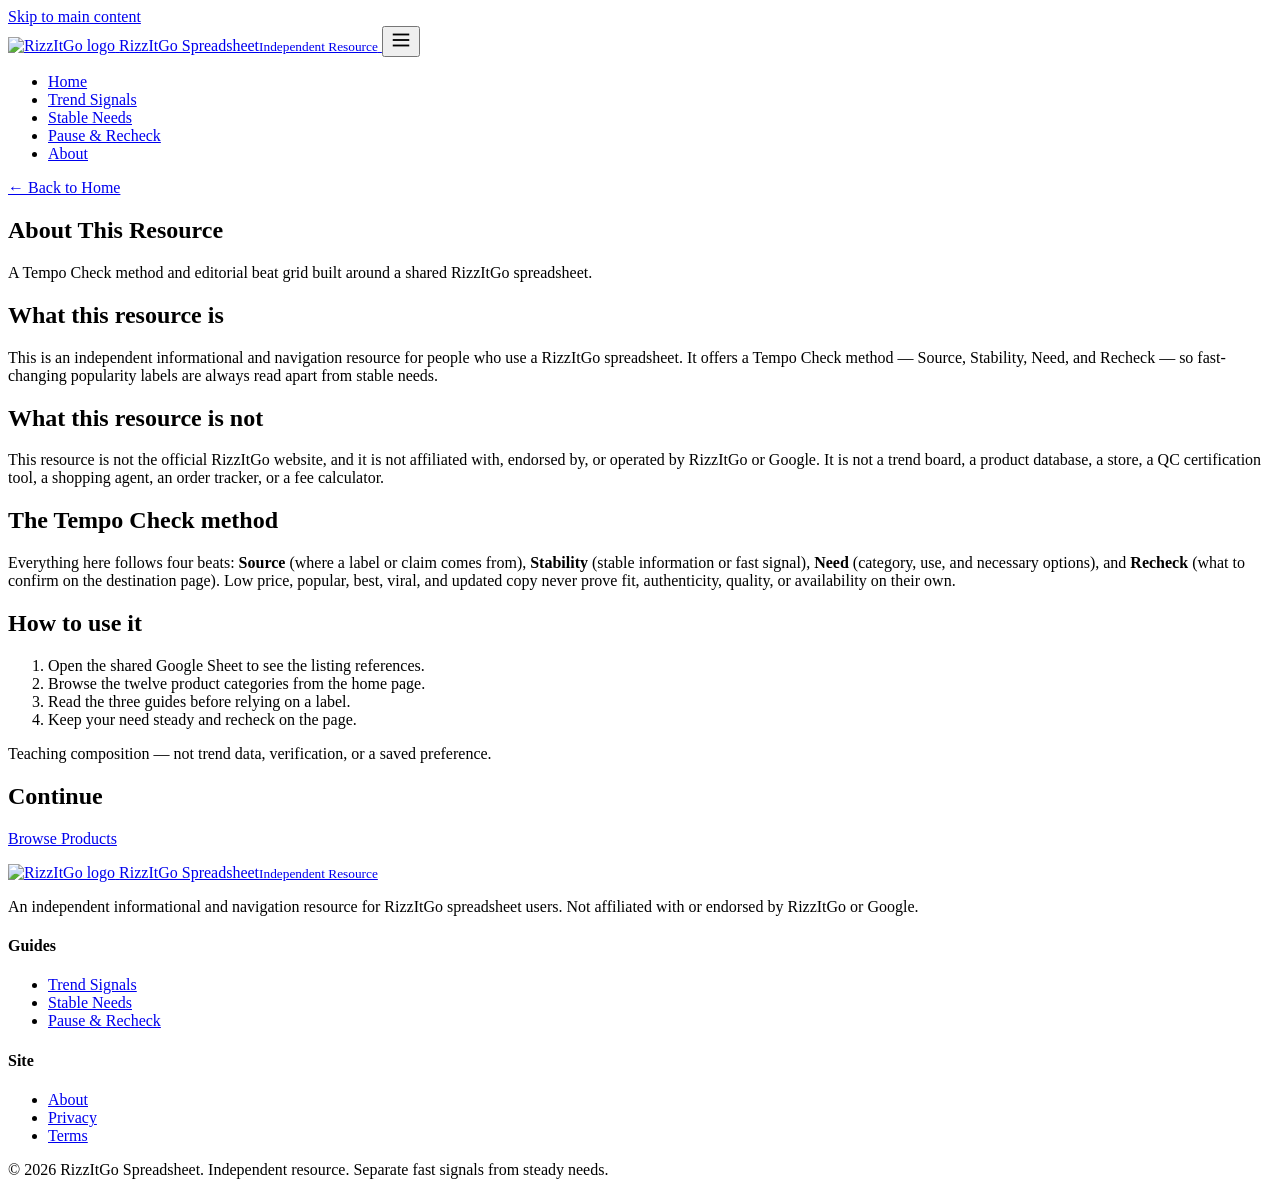
==== about/index.html @ 7c7d3de5 "Add about/index.html" ====
<!DOCTYPE html>
<html lang="en">
<head>
  <meta charset="UTF-8">
  <meta name="viewport" content="width=device-width, initial-scale=1.0">
  <title>About | RizzItGo Spreadsheet</title>
  <meta name="description" content="About this independent RizzItGo spreadsheet resource: a Tempo Check method and editorial beat grid, not an official RizzItGo service.">
  <link rel="canonical" href="https://repglide.github.io/rizzitgo-spreadsheet/about/">
  <link rel="icon" type="image/png" href="../assets/images/favicon.png">
  <link rel="stylesheet" href="../assets/css/styles.css">
  <meta name="robots" content="index, follow">
</head>
<body>
  <a href="#main-content" class="skip-link">Skip to main content</a>

  <header class="site-header">
    <div class="container header-inner">
      <a href="../index.html" class="brand" aria-label="RizzItGo Spreadsheet Home">
        <img src="../assets/images/logo.png" alt="RizzItGo logo" width="34" height="34">
        <span class="brand-name">RizzItGo Spreadsheet<small>Independent Resource</small></span>
      </a>
      <button class="mobile-nav-toggle" aria-expanded="false" aria-label="Toggle navigation menu">
        <svg viewBox="0 0 24 24" fill="none" stroke="currentColor" stroke-width="2" width="22" height="22"><line x1="3" y1="6" x2="21" y2="6"></line><line x1="3" y1="12" x2="21" y2="12"></line><line x1="3" y1="18" x2="21" y2="18"></line></svg>
      </button>
      <nav class="main-nav" aria-label="Primary Navigation">
        <ul>
          <li><a href="../index.html">Home</a></li>
          <li><a href="../trend-signal-guide/">Trend Signals</a></li>
          <li><a href="../stable-needs-guide/">Stable Needs</a></li>
          <li><a href="../pause-and-recheck-guide/">Pause &amp; Recheck</a></li>
          <li><a href="../about/" class="active">About</a></li>
        </ul>
      </nav>
    </div>
  </header>

  <main id="main-content">
    <section class="page-hero">
      <div class="container">
        <a class="back-link" href="../index.html">← Back to Home</a>
        <h1>About This Resource</h1>
        <p>A Tempo Check method and editorial beat grid built around a shared RizzItGo spreadsheet.</p>
      </div>
    </section>

    <div class="article-body">
      <h2>What this resource is</h2>
      <p>This is an independent informational and navigation resource for people who use a RizzItGo spreadsheet. It offers a Tempo Check method — Source, Stability, Need, and Recheck — so fast-changing popularity labels are always read apart from stable needs.</p>

      <h2>What this resource is not</h2>
      <p>This resource is not the official RizzItGo website, and it is not affiliated with, endorsed by, or operated by RizzItGo or Google. It is not a trend board, a product database, a store, a QC certification tool, a shopping agent, an order tracker, or a fee calculator.</p>

      <h2>The Tempo Check method</h2>
      <p>Everything here follows four beats: <strong>Source</strong> (where a label or claim comes from), <strong>Stability</strong> (stable information or fast signal), <strong>Need</strong> (category, use, and necessary options), and <strong>Recheck</strong> (what to confirm on the destination page). Low price, popular, best, viral, and updated copy never prove fit, authenticity, quality, or availability on their own.</p>

      <h2>How to use it</h2>
      <ol>
        <li>Open the shared Google Sheet to see the listing references.</li>
        <li>Browse the twelve product categories from the home page.</li>
        <li>Read the three guides before relying on a label.</li>
        <li>Keep your need steady and recheck on the page.</li>
      </ol>

      <p class="example-flag">Teaching composition — not trend data, verification, or a saved preference.</p>

      <h2>Continue</h2>
      <p><a href="https://repglide.com/?agent=rizzitgo" class="btn btn-primary" target="_blank" rel="noopener">Browse Products</a></p>
    </div>
  </main>

  <footer class="site-footer">
    <div class="container">
      <div class="footer-grid">
        <div class="footer-brand">
          <a href="../index.html" class="brand" aria-label="RizzItGo Spreadsheet Home">
            <img src="../assets/images/logo.png" alt="RizzItGo logo" width="30" height="30">
            <span class="brand-name">RizzItGo Spreadsheet<small>Independent Resource</small></span>
          </a>
          <p>An independent informational and navigation resource for RizzItGo spreadsheet users. Not affiliated with or endorsed by RizzItGo or Google.</p>
        </div>
        <div class="footer-col">
          <h4>Guides</h4>
          <ul>
            <li><a href="../trend-signal-guide/">Trend Signals</a></li>
            <li><a href="../stable-needs-guide/">Stable Needs</a></li>
            <li><a href="../pause-and-recheck-guide/">Pause &amp; Recheck</a></li>
          </ul>
        </div>
        <div class="footer-col">
          <h4>Site</h4>
          <ul>
            <li><a href="../about/">About</a></li>
            <li><a href="../privacy/">Privacy</a></li>
            <li><a href="../terms/">Terms</a></li>
          </ul>
        </div>
      </div>
      <div class="footer-bottom">
        <span>&copy; <span id="year">2026</span> RizzItGo Spreadsheet. Independent resource.</span>
        <span>Separate fast signals from steady needs.</span>
      </div>
    </div>
  </footer>

  <script src="../assets/js/main.js"></script>
</body>
</html>
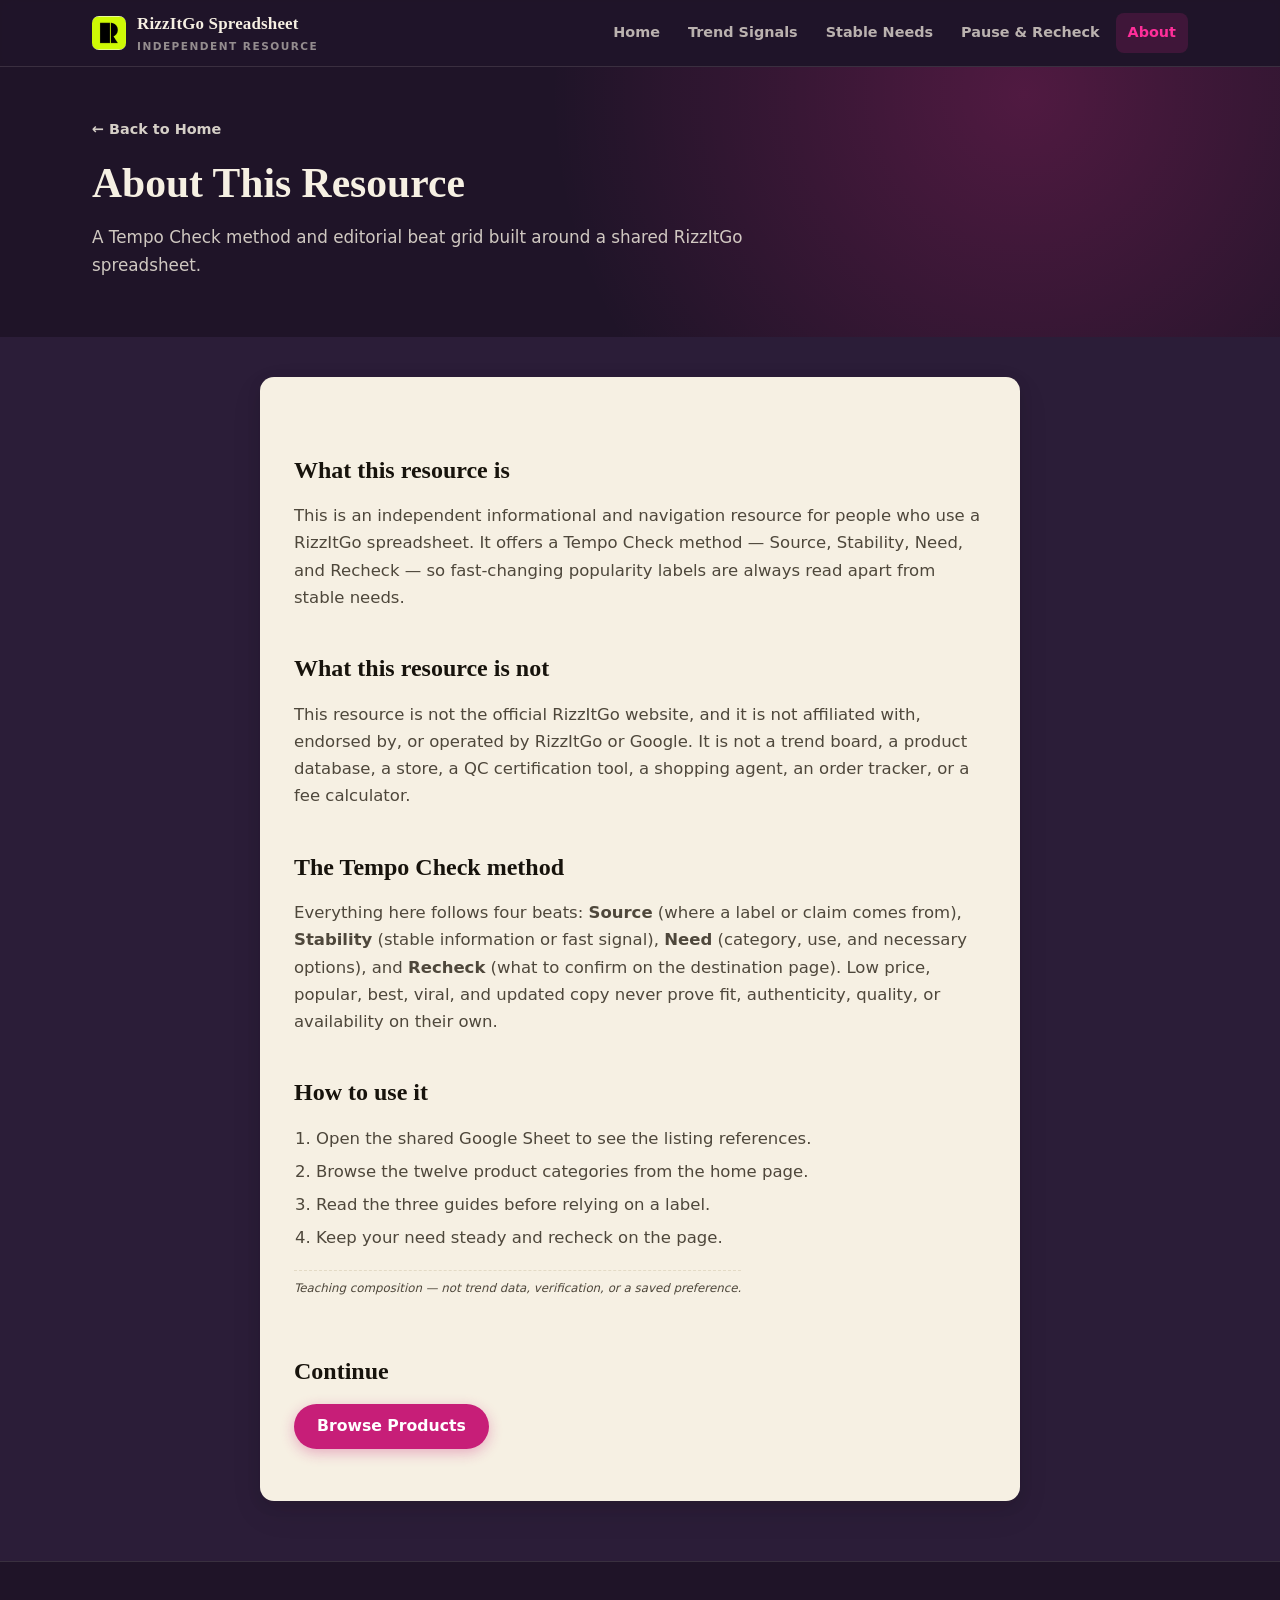
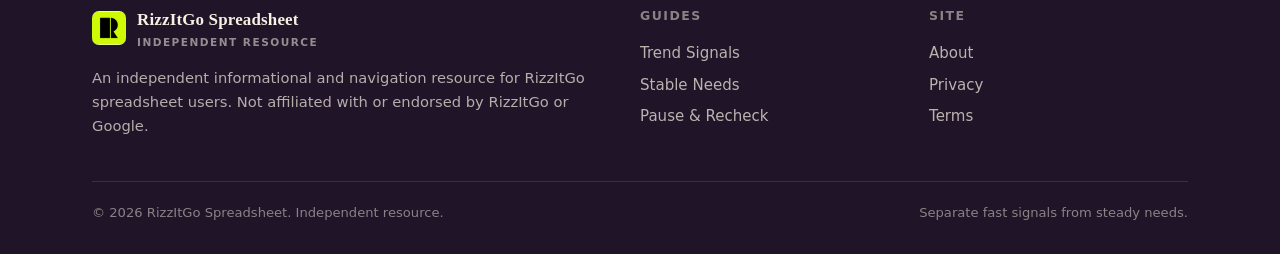
==== commit c477d93c: "Set nofollow noopener on repglide links" ====
--- a/about/index.html
+++ b/about/index.html
@@ -64,7 +64,7 @@
       <p class="example-flag">Teaching composition — not trend data, verification, or a saved preference.</p>
 
       <h2>Continue</h2>
-      <p><a href="https://repglide.com/?agent=rizzitgo" class="btn btn-primary" target="_blank" rel="noopener">Browse Products</a></p>
+      <p><a href="https://repglide.com/?agent=rizzitgo" class="btn btn-primary" target="_blank" rel="nofollow noopener">Browse Products</a></p>
     </div>
   </main>
 
--- a/assets/css/styles.css
+++ b/assets/css/styles.css
@@ -0,0 +1,331 @@
+/* ==========================================================================
+   RizzItGo Spreadsheet — Tempo Check / Editorial Beat Grid theme
+   Deep aubergine · warm bone white · neon magenta · tangerine (orange-red)
+   · electric cyan · mint green
+   Signatures: beat block, sync line, pause bar, signal notch, tempo bracket,
+   off-grid accent
+   ========================================================================== */
+
+:root {
+  /* palette */
+  --plum:       #2B1D38;
+  --plum-2:     #1F1428;
+  --plum-3:     #3A2A4C;
+  --bone:       #F6F0E3;
+  --bone-2:     #EFE7D5;
+  --paper:      #FFFDF6;
+  --ink:        #221D15;
+  --ink-2:      #17130C;
+  --ink-soft:   #4E473B;
+  --ink-faint:  #978D7A;
+  --magenta:    #FF2E9A;
+  --magenta-d:  #C71E78;
+  --magenta-s:  #FBE0F1;
+  --tangerine:  #F4511E;
+  --tangerine-d:#C93D12;
+  --tangerine-s:#FDE4D8;
+  --cyan:       #00E5FF;
+  --cyan-d:     #00A8B8;
+  --cyan-s:     #D8FBFF;
+  --mint:       #3ED6A2;
+  --mint-d:     #1FA77B;
+  --mint-s:     #DDF6EC;
+  --line:       #E3DAC5;
+  --line-soft:  #EDE5D3;
+
+  /* typography */
+  --serif: Georgia, 'Times New Roman', Times, serif;
+  --sans: system-ui, -apple-system, 'Segoe UI', Roboto, Helvetica, Arial, sans-serif;
+  --mono: ui-monospace, SFMono-Regular, 'SF Mono', Menlo, Consolas, monospace;
+
+  /* geometry */
+  --radius: 14px;
+  --radius-sm: 8px;
+  --container: 1140px;
+  --shadow-sm: 0 1px 2px rgba(23, 19, 12, 0.05), 0 2px 8px rgba(23, 19, 12, 0.06);
+  --shadow-md: 0 4px 14px rgba(23, 19, 12, 0.10), 0 12px 32px rgba(23, 19, 12, 0.08);
+}
+
+* { box-sizing: border-box; }
+html { scroll-behavior: smooth; -webkit-text-size-adjust: 100%; }
+
+body {
+  margin: 0;
+  font-family: var(--sans);
+  font-size: 16.5px;
+  line-height: 1.65;
+  color: var(--bone);
+  background: var(--plum);
+  -webkit-font-smoothing: antialiased;
+  text-rendering: optimizeLegibility;
+}
+
+/* ---------- accessibility ---------- */
+.skip-link { position: absolute; left: -9999px; top: 0; background: var(--magenta); color: #fff; padding: 10px 16px; z-index: 200; border-radius: 0 0 var(--radius-sm) 0; }
+.skip-link:focus { left: 0; }
+:focus-visible { outline: 3px solid var(--magenta); outline-offset: 2px; border-radius: 3px; }
+.visually-hidden { position: absolute !important; width: 1px; height: 1px; margin: -1px; padding: 0; border: 0; overflow: hidden; clip: rect(0 0 0 0); white-space: nowrap; }
+
+/* ---------- layout ---------- */
+.container { max-width: var(--container); margin: 0 auto; padding: 0 22px; }
+
+/* ---------- header ---------- */
+.site-header { position: sticky; top: 0; z-index: 100; background: rgba(31, 20, 40, 0.92); backdrop-filter: saturate(140%) blur(8px); border-bottom: 1px solid rgba(246, 240, 227, 0.12); }
+.header-inner { display: flex; align-items: center; gap: 20px; height: 66px; }
+.brand { display: flex; align-items: center; gap: 11px; text-decoration: none; color: var(--bone); }
+.brand img { width: 34px; height: 34px; display: block; border-radius: 7px; }
+.brand-name { font-family: var(--serif); font-weight: 700; font-size: 1.06rem; letter-spacing: 0.01em; color: var(--bone); }
+.brand-name small { display: block; font-family: var(--sans); font-weight: 600; font-size: 0.66rem; color: rgba(246, 240, 227, 0.55); letter-spacing: 0.14em; text-transform: uppercase; }
+
+.main-nav { margin-left: auto; }
+.main-nav ul { display: flex; align-items: center; gap: 4px; list-style: none; margin: 0; padding: 0; }
+.main-nav a { display: block; padding: 8px 12px; text-decoration: none; color: rgba(246, 240, 227, 0.72); font-weight: 600; font-size: 0.9rem; border-radius: var(--radius-sm); }
+.main-nav a:hover { background: rgba(246, 240, 227, 0.08); color: var(--bone); }
+.main-nav a.active { color: var(--magenta); background: rgba(255, 46, 154, 0.14); }
+
+.mobile-nav-toggle { display: none; margin-left: auto; width: 44px; height: 44px; border: 1px solid rgba(246, 240, 227, 0.25); background: transparent; border-radius: var(--radius-sm); cursor: pointer; color: var(--bone); }
+.mobile-nav-toggle svg { display: block; margin: 0 auto; }
+
+@media (max-width: 860px) {
+  .main-nav { display: none; }
+  .mobile-nav-toggle { display: block; }
+  .main-nav.open { display: block; position: absolute; left: 0; right: 0; top: 66px; background: var(--plum-2); border-bottom: 1px solid rgba(246, 240, 227, 0.12); box-shadow: var(--shadow-md); }
+  .main-nav.open ul { flex-direction: column; align-items: stretch; gap: 2px; padding: 8px; }
+  .main-nav.open a { padding: 12px 14px; }
+}
+
+/* ---------- buttons ---------- */
+.btn { display: inline-flex; align-items: center; justify-content: center; gap: 8px; padding: 12px 22px; border-radius: 999px; text-decoration: none; font-weight: 700; font-size: 0.98rem; line-height: 1.2; border: 1.5px solid transparent; transition: transform 0.12s ease, box-shadow 0.12s ease, background 0.12s ease; }
+.btn:active { transform: translateY(1px); }
+.btn-primary { background: var(--magenta-d); color: #fff; box-shadow: 0 4px 14px rgba(199, 30, 120, 0.32); }
+.btn-primary:hover { background: var(--magenta); box-shadow: 0 6px 18px rgba(199, 30, 120, 0.42); }
+.btn-secondary { background: #fff; color: var(--ink); border-color: var(--line); box-shadow: var(--shadow-sm); }
+.btn-secondary:hover { border-color: var(--ink-soft); background: #fff; }
+.btn-sm { padding: 9px 16px; font-size: 0.88rem; }
+
+/* ---------- hero (dark aubergine) ---------- */
+.hero-section { padding: 56px 0 50px; position: relative; overflow: hidden; background: radial-gradient(circle at 82% 12%, rgba(255, 46, 154, 0.20) 0, transparent 44%), radial-gradient(circle at 8% 90%, rgba(0, 229, 255, 0.14) 0, transparent 42%); }
+.hero-grid { display: grid; grid-template-columns: 1.05fr 0.95fr; gap: 44px; align-items: center; }
+.hero-badge { display: inline-block; padding: 5px 13px; border-radius: 999px; background: rgba(255, 46, 154, 0.16); color: #FF8FC8; border: 1px solid rgba(255, 46, 154, 0.4); font-weight: 700; font-size: 0.76rem; letter-spacing: 0.08em; text-transform: uppercase; }
+.hero-title { font-family: var(--serif); font-size: clamp(2.05rem, 4.6vw, 3.1rem); line-height: 1.12; color: var(--bone); margin: 18px 0 16px; font-weight: 700; }
+.hero-title em { font-style: normal; color: var(--magenta); }
+.hero-description { font-size: 1.08rem; color: rgba(246, 240, 227, 0.82); max-width: 34em; margin: 0 0 26px; }
+.hero-actions { display: flex; flex-wrap: wrap; gap: 12px; }
+.hero-actions .btn-secondary { background: rgba(246, 240, 227, 0.06); color: var(--bone); border-color: rgba(246, 240, 227, 0.25); }
+.hero-actions .btn-secondary:hover { border-color: var(--bone); }
+
+/* hero editorial beat grid */
+.hero-visual { position: relative; display: flex; justify-content: center; }
+.beat-grid { position: relative; width: 340px; height: 380px; }
+
+.bg-word { position: absolute; font-family: var(--serif); font-weight: 800; line-height: 0.85; letter-spacing: -0.03em; }
+.w1 { top: 4px; left: 0; font-size: 4.7rem; color: var(--magenta); }
+.w2 { top: 118px; left: 48px; font-size: 4.3rem; color: transparent; -webkit-text-stroke: 1.5px var(--bone); }
+.w3 { top: 224px; left: 104px; font-size: 4.7rem; color: var(--cyan); }
+
+.beat { position: absolute; border-radius: 2px; display: block; }
+.beat-short { height: 9px; }
+.beat-long { height: 20px; }
+.b-tangerine { background: var(--tangerine); }
+.b-magenta { background: var(--magenta); opacity: 0.85; }
+.b-cyan { background: var(--cyan); opacity: 0.8; }
+.b-mint { background: var(--mint); opacity: 0.8; }
+
+.bb-1 { top: 74px; right: 6px; width: 46px; }
+.bb-2 { top: 156px; left: 0; width: 72px; }
+.bb-3 { bottom: 84px; left: 24px; width: 38px; }
+.bb-4 { top: 252px; right: 10px; width: 58px; }
+.bb-5 { top: 26px; right: 66px; width: 28px; }
+.bb-6 { bottom: 26px; right: 26px; width: 84px; }
+
+/* signal notch on one beat (cut corner) */
+.signal-notch { position: absolute; bottom: 26px; right: 26px; width: 84px; height: 20px; border-radius: 2px; background: var(--magenta); opacity: 0.85; clip-path: polygon(0 0, 100% 0, 100% 100%, 0 100%, 0 14px, 14px 14px); }
+
+/* sync line */
+.sync-line { position: absolute; left: 0; right: 0; top: 50%; border-top: 1.5px dashed rgba(246, 240, 227, 0.4); }
+
+/* tempo bracket */
+.tempo-bracket { position: absolute; left: 6px; top: 60px; bottom: 76px; width: 14px; border: 3px solid var(--magenta); border-right: 0; border-radius: 4px 0 0 4px; opacity: 0.9; }
+
+/* off-grid accent */
+.off-grid { position: absolute; top: 8px; right: 12px; width: 20px; height: 20px; border: 2px solid var(--mint); transform: rotate(14deg); opacity: 0.9; }
+
+/* pause bar (two vertical bars) */
+.pause-bar { position: absolute; right: 0; top: 128px; display: flex; gap: 4px; opacity: 0.8; }
+.pause-bar i { width: 4px; height: 22px; background: var(--bone); border-radius: 2px; }
+
+@media (max-width: 860px) {
+  .hero-grid { grid-template-columns: 1fr; gap: 26px; }
+  .hero-section { padding-top: 34px; }
+  .beat-grid { width: 100%; max-width: 340px; }
+}
+
+/* ---------- section scaffolding (bone panels on plum) ---------- */
+.section { padding: 46px 0; background: var(--bone); color: var(--ink); }
+.section-alt { background: var(--bone-2); }
+.categories-section { padding-top: 16px; background: var(--bone); }
+.section-header { max-width: 680px; margin: 0 auto 34px; text-align: center; }
+.eyebrow { display: inline-block; font-size: 0.76rem; font-weight: 700; letter-spacing: 0.14em; text-transform: uppercase; color: var(--magenta-d); }
+.section-title { font-family: var(--serif); font-size: clamp(1.6rem, 3.4vw, 2.15rem); color: var(--ink-2); margin: 10px 0 12px; line-height: 1.2; }
+.section-lead { color: var(--ink-soft); font-size: 1.02rem; margin: 0; }
+
+/* ---------- category grid (rhythm tiles) ---------- */
+.cat-grid { display: grid; grid-template-columns: repeat(4, 1fr); gap: 14px; }
+.cat-card {
+  position: relative; display: flex; flex-direction: column; gap: 9px;
+  background: #fff; border: 1px solid var(--line); border-radius: var(--radius);
+  padding: 17px 16px 14px; text-decoration: none; color: var(--ink);
+  box-shadow: var(--shadow-sm); transition: transform 0.14s ease, box-shadow 0.14s ease, border-color 0.14s ease;
+}
+.cat-card:hover { transform: translateY(-3px); box-shadow: var(--shadow-md); border-color: var(--magenta); }
+/* abstract beat block strip across the top */
+.cat-card::before { content: ""; position: absolute; top: 0; left: 0; right: 0; height: 6px; border-radius: var(--radius) var(--radius) 0 0; background: linear-gradient(90deg, var(--magenta) 0 18%, var(--tangerine) 18% 30%, transparent 30% 44%, var(--cyan) 44% 58%, transparent 58% 72%, var(--mint) 72% 100%); }
+.cat-top { display: flex; align-items: flex-start; justify-content: space-between; margin-top: 10px; }
+.cat-code { font-family: var(--mono); font-size: 0.72rem; color: var(--ink-faint); letter-spacing: 0.06em; }
+.cat-spec { font-family: var(--serif); font-size: 1.5rem; font-weight: 800; color: var(--ink-2); line-height: 1; }
+.cat-icon { width: 28px; height: 28px; color: var(--magenta-d); }
+.cat-icon svg { width: 100%; height: 100%; }
+.cat-name { font-weight: 700; color: var(--ink-2); font-size: 0.97rem; line-height: 1.3; }
+.cat-card .cat-arrow { margin-top: auto; font-size: 0.8rem; font-weight: 700; color: var(--magenta-d); }
+.cat-card::after { content: ""; position: absolute; top: 14px; right: 10px; width: 9px; height: 9px; border: 1.5px solid var(--ink-faint); border-radius: 50%; opacity: 0.45; }
+
+@media (max-width: 900px) {
+  .cat-grid { grid-template-columns: repeat(2, 1fr); gap: 12px; }
+  .cat-card { padding: 16px 13px 12px; }
+}
+
+/* ---------- Fast Signal / Steady Need duo ---------- */
+.duo-grid { display: grid; grid-template-columns: 1fr 1fr; gap: 14px; }
+.duo-col { background: #fff; border: 1px solid var(--line); border-radius: var(--radius); padding: 20px 22px; }
+.duo-col h3 { margin: 0 0 10px; font-size: 1.02rem; display: flex; align-items: center; gap: 9px; color: var(--ink-2); }
+.duo-col ul { margin: 0; padding-left: 18px; color: var(--ink-soft); font-size: 0.94rem; }
+.duo-col ul li { margin: 6px 0; }
+.duo-col .mark { flex: none; width: 22px; height: 22px; border-radius: 5px; display: grid; place-items: center; font-size: 0.78rem; color: #fff; font-family: var(--mono); }
+.duo-col.is-a .mark { background: var(--tangerine); }
+.duo-col.is-b .mark { background: var(--mint-d); }
+@media (max-width: 720px) { .duo-grid { grid-template-columns: 1fr; } }
+
+/* ---------- Four-Beat Tempo Check ---------- */
+.tempo-grid { display: grid; grid-template-columns: repeat(4, 1fr); gap: 14px; }
+.tempo-step {
+  position: relative; background: #fff; border: 1px solid var(--line); border-radius: var(--radius);
+  padding: 24px 18px 20px; box-shadow: var(--shadow-sm);
+}
+.tempo-step::before { content: ""; position: absolute; top: 0; left: 0; right: 0; height: 5px; border-radius: var(--radius) var(--radius) 0 0; }
+.tempo-step[data-t="1"]::before { background: var(--tangerine); }
+.tempo-step[data-t="2"]::before { background: var(--magenta); }
+.tempo-step[data-t="3"]::before { background: var(--cyan); }
+.tempo-step[data-t="4"]::before { background: var(--mint); }
+.tempo-step .t-num { display: block; font-family: var(--mono); font-size: 0.7rem; font-weight: 800; letter-spacing: 0.1em; color: var(--magenta-d); text-transform: uppercase; }
+.tempo-step h3 { font-family: var(--serif); font-size: 1.2rem; color: var(--ink-2); margin: 8px 0 8px; }
+.tempo-step p { color: var(--ink-soft); font-size: 0.92rem; margin: 0; }
+@media (max-width: 900px) { .tempo-grid { grid-template-columns: repeat(2, 1fr); } }
+@media (max-width: 640px) { .tempo-grid { grid-template-columns: 1fr; } }
+
+/* ---------- static signal mixer ---------- */
+.mixer { max-width: 760px; margin: 0 auto; background: var(--plum-2); border-radius: var(--radius); padding: 26px 26px 30px; box-shadow: var(--shadow-md); }
+.mixer-track { margin: 0 0 22px; }
+.mixer-track:last-of-type { margin-bottom: 0; }
+.mixer-label { display: block; font-family: var(--mono); font-size: 0.66rem; font-weight: 800; letter-spacing: 0.14em; color: rgba(246, 240, 227, 0.55); margin-bottom: 10px; text-transform: uppercase; }
+.mixer-lane { display: flex; align-items: center; gap: 8px; padding: 12px 14px; background: rgba(246, 240, 227, 0.05); border: 1px solid rgba(246, 240, 227, 0.1); border-radius: var(--radius-sm); }
+.mixer-beat { display: block; height: 14px; border-radius: 2px; }
+.mixer-beat.short { height: 8px; }
+.mixer-beat.long { height: 22px; }
+.mixer-beat.tangerine { background: var(--tangerine); }
+.mixer-beat.cyan { background: var(--cyan); }
+.mixer-beat.magenta { background: var(--magenta); }
+.mixer-beat.mint { background: var(--mint); }
+.mixer-sync { height: 14px; margin: 0 auto; width: 1.5px; background: rgba(246, 240, 227, 0.4); }
+.mixer-caption { display: block; text-align: center; margin-top: 18px; font-family: var(--mono); font-size: 0.66rem; letter-spacing: 0.08em; color: rgba(246, 240, 227, 0.45); text-transform: uppercase; }
+
+/* ---------- signatures ---------- */
+.frame-note { border-left: 3px solid var(--magenta); background: var(--magenta-s); padding: 14px 16px; border-radius: 0 var(--radius-sm) var(--radius-sm) 0; margin: 18px 0; font-size: 0.94rem; color: #7A1049; }
+.frame-note strong { display: block; font-size: 0.72rem; letter-spacing: 0.12em; text-transform: uppercase; margin-bottom: 4px; color: var(--magenta-d); }
+
+.tangerine-note { display: inline-flex; align-items: center; gap: 9px; padding: 10px 14px; border: 1px dashed var(--tangerine); border-radius: var(--radius-sm); background: var(--tangerine-s); color: #8A2A0A; font-weight: 600; font-size: 0.92rem; margin: 10px 0; }
+.tangerine-note .qmark { flex: none; width: 24px; height: 24px; border-radius: 50%; background: var(--tangerine); color: #fff; display: grid; place-items: center; font-weight: 800; }
+
+.mint-note { display: inline-flex; align-items: center; gap: 9px; padding: 10px 14px; border: 1px solid var(--mint-d); border-radius: var(--radius-sm); background: var(--mint-s); color: #0E5C40; font-weight: 600; font-size: 0.92rem; margin: 10px 0; }
+.mint-note .qmark { flex: none; width: 24px; height: 24px; border-radius: 50%; background: var(--mint-d); color: #fff; display: grid; place-items: center; font-weight: 800; }
+
+.example-flag { display: inline-block; margin-top: 14px; font-size: 0.74rem; color: var(--ink-faint); font-style: italic; border-top: 1px dashed var(--line); padding-top: 8px; }
+
+/* ---------- stop list (pause) ---------- */
+.stop-list { list-style: none; margin: 0; padding: 0; max-width: 760px; margin-inline: auto; }
+.stop-list li { display: flex; gap: 14px; align-items: flex-start; padding: 14px 16px; margin: 10px 0; background: #fff; border: 1px solid var(--line); border-radius: var(--radius); box-shadow: var(--shadow-sm); }
+.stop-list .s-num { flex: none; width: 30px; height: 30px; border-radius: 50%; display: grid; place-items: center; background: var(--magenta-s); color: var(--magenta-d); font-weight: 800; font-size: 0.82rem; font-family: var(--mono); }
+.stop-list p { margin: 0; color: var(--ink-soft); font-size: 0.96rem; }
+.stop-list strong { color: var(--ink-2); }
+
+/* ---------- guide entry cards ---------- */
+.guide-grid { display: grid; grid-template-columns: repeat(3, 1fr); gap: 16px; }
+.guide-card { display: flex; flex-direction: column; background: #fff; border: 1px solid var(--line); border-radius: var(--radius); padding: 24px 22px; text-decoration: none; color: var(--ink); box-shadow: var(--shadow-sm); transition: transform 0.14s ease, box-shadow 0.14s ease; }
+.guide-card:hover { transform: translateY(-3px); box-shadow: var(--shadow-md); }
+.guide-card .guide-num { font-family: var(--mono); font-size: 0.78rem; color: var(--magenta-d); letter-spacing: 0.1em; }
+.guide-card h3 { font-family: var(--serif); font-size: 1.24rem; color: var(--ink-2); margin: 8px 0 10px; }
+.guide-card p { color: var(--ink-soft); font-size: 0.95rem; margin: 0 0 16px; }
+.guide-card .guide-cta { margin-top: auto; font-weight: 700; color: var(--magenta-d); font-size: 0.9rem; }
+@media (max-width: 900px) { .guide-grid { grid-template-columns: 1fr; } }
+
+/* ---------- FAQ ---------- */
+.faq-list { max-width: 760px; margin: 0 auto; }
+details.faq-item { background: #fff; border: 1px solid var(--line); border-radius: var(--radius); margin: 10px 0; box-shadow: var(--shadow-sm); overflow: hidden; }
+details.faq-item summary { cursor: pointer; list-style: none; padding: 16px 20px; font-weight: 700; color: var(--ink-2); display: flex; align-items: center; justify-content: space-between; gap: 14px; }
+details.faq-item summary::-webkit-details-marker { display: none; }
+details.faq-item summary::after { content: "+"; font-size: 1.5rem; font-weight: 400; color: var(--magenta); line-height: 1; }
+details.faq-item[open] summary::after { content: "–"; }
+.faq-item .faq-body { padding: 0 20px 18px; color: var(--ink-soft); font-size: 0.96rem; }
+.faq-item .faq-body p { margin: 0 0 10px; }
+
+/* ---------- final CTA (dark panel) ---------- */
+.final-cta { background: var(--plum-2); color: #fff; border-radius: 20px; padding: 44px 40px; text-align: center; position: relative; overflow: hidden; }
+.final-cta::before { content: ""; position: absolute; inset: 0; opacity: 0.4; background: radial-gradient(circle at 15% 20%, var(--magenta) 0, transparent 40%), radial-gradient(circle at 85% 80%, var(--cyan) 0, transparent 40%); }
+.final-cta h2 { font-family: var(--serif); font-size: clamp(1.5rem, 3.2vw, 2.1rem); margin: 0 0 12px; position: relative; }
+.final-cta p { color: rgba(255,255,255,0.82); max-width: 30em; margin: 0 auto 24px; position: relative; }
+.final-cta .btn-primary { position: relative; }
+
+/* ---------- footer (dark aubergine) ---------- */
+.site-footer { border-top: 1px solid rgba(246, 240, 227, 0.12); background: var(--plum-2); padding: 44px 0 30px; }
+.footer-grid { display: grid; grid-template-columns: 2fr 1fr 1fr; gap: 30px; }
+.footer-brand p { color: rgba(246, 240, 227, 0.7); font-size: 0.92rem; max-width: 34em; }
+.footer-col h4 { font-size: 0.78rem; letter-spacing: 0.12em; text-transform: uppercase; color: rgba(246, 240, 227, 0.5); margin: 0 0 12px; }
+.footer-col ul { list-style: none; margin: 0; padding: 0; }
+.footer-col a { color: rgba(246, 240, 227, 0.72); text-decoration: none; font-size: 0.94rem; line-height: 2.1; }
+.footer-col a:hover { color: var(--magenta); }
+.footer-bottom { margin-top: 28px; padding-top: 20px; border-top: 1px solid rgba(246, 240, 227, 0.12); font-size: 0.82rem; color: rgba(246, 240, 227, 0.5); display: flex; flex-wrap: wrap; gap: 8px 20px; justify-content: space-between; }
+@media (max-width: 720px) { .footer-grid { grid-template-columns: 1fr; } }
+
+/* ---------- article / guide pages ---------- */
+.page-hero { background: radial-gradient(circle at 80% 10%, rgba(255, 46, 154, 0.22) 0, transparent 45%), var(--plum-2); color: #fff; padding: 48px 0 40px; position: relative; overflow: hidden; }
+.page-hero .container { position: relative; }
+.page-hero h1 { font-family: var(--serif); font-size: clamp(1.8rem, 4vw, 2.6rem); margin: 12px 0 12px; line-height: 1.15; color: var(--bone); }
+.page-hero p { color: rgba(246, 240, 227, 0.82); max-width: 40em; font-size: 1.05rem; }
+
+.article-body { max-width: 760px; margin: 40px auto 60px; background: var(--bone); color: var(--ink-soft); border-radius: var(--radius); padding: 36px 34px; box-shadow: var(--shadow-md); }
+.article-body h2 { font-family: var(--serif); font-size: 1.5rem; color: var(--ink-2); margin: 38px 0 12px; }
+.article-body h3 { font-size: 1.12rem; color: var(--ink-2); margin: 26px 0 8px; }
+.article-body p { color: var(--ink-soft); margin: 0 0 16px; }
+.article-body ul, .article-body ol { color: var(--ink-soft); margin: 0 0 18px; padding-left: 22px; }
+.article-body li { margin: 6px 0; }
+.article-body blockquote { margin: 22px 0; padding: 16px 20px; background: var(--bone-2); border-left: 4px solid var(--magenta); border-radius: 0 var(--radius-sm) var(--radius-sm) 0; color: var(--ink-soft); font-family: var(--serif); font-size: 1.06rem; }
+
+.back-link { display: inline-flex; align-items: center; gap: 6px; color: rgba(246, 240, 227, 0.85); font-weight: 700; text-decoration: none; font-size: 0.9rem; margin-bottom: 6px; }
+.back-link:hover { text-decoration: underline; color: var(--magenta); }
+
+/* legal pages */
+.legal-body { max-width: 760px; margin: 40px auto 60px; background: var(--bone); color: var(--ink-soft); border-radius: var(--radius); padding: 36px 34px; box-shadow: var(--shadow-md); }
+.legal-body h1 { font-family: var(--serif); color: var(--ink-2); font-size: 2rem; margin: 0 0 6px; }
+.legal-body .legal-date { color: var(--ink-faint); font-size: 0.85rem; margin-bottom: 24px; }
+.legal-body h2 { font-family: var(--serif); font-size: 1.25rem; color: var(--ink-2); margin: 28px 0 8px; }
+.legal-body p, .legal-body li { color: var(--ink-soft); }
+.legal-body ul { padding-left: 22px; }
+
+/* 404 */
+.notfound { text-align: center; padding: 70px 22px 80px; background: var(--bone); color: var(--ink); }
+.notfound .big { font-family: var(--serif); font-size: clamp(4rem, 14vw, 7rem); color: var(--ink-2); margin: 0; line-height: 1; }
+.notfound h1 { font-family: var(--serif); color: var(--ink-2); margin: 8px 0 12px; }
+.notfound p { color: var(--ink-soft); max-width: 30em; margin: 0 auto 24px; }
+
+@media (max-width: 640px) {
+  .article-body, .legal-body { margin: 24px 14px 40px; padding: 28px 22px; }
+}
